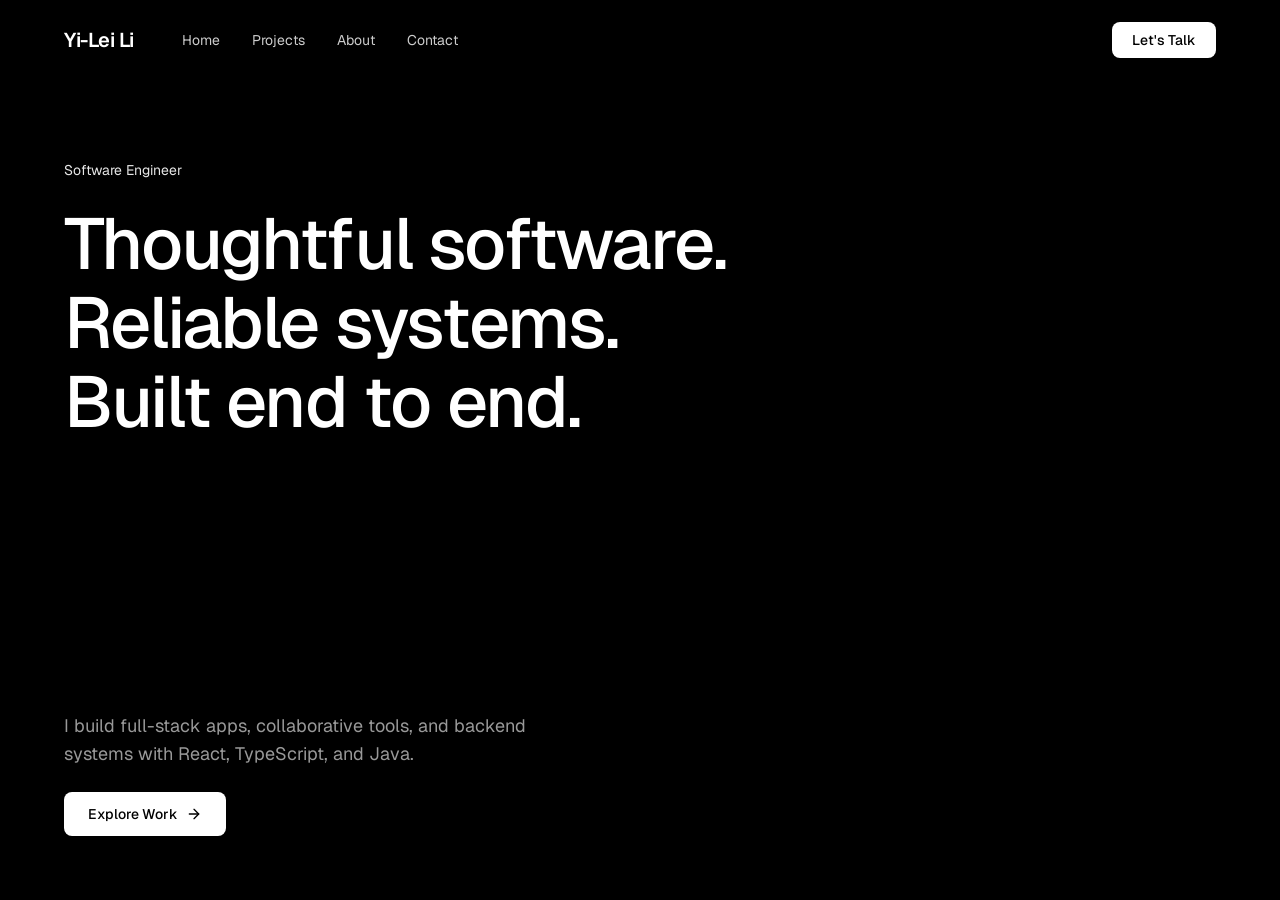
==== foldcraft/index.html @ 9b54fc79 "Publish Foldcraft portfolio under /foldcraft/" ====
<!doctype html>
<html lang="en">
  <head>
    <meta charset="UTF-8" />
    <meta name="viewport" content="width=device-width, initial-scale=1.0" />
    <meta name="description" content="Yi-Lei Li builds full-stack apps, collaborative tools, and backend systems with React, TypeScript, and Java." />
    <link rel="preconnect" href="https://fonts.googleapis.com" />
    <link rel="preconnect" href="https://fonts.gstatic.com" crossorigin />
    <link href="https://fonts.googleapis.com/css2?family=Geist:wght@300..700&display=swap" rel="stylesheet" />
    <title>Yi-Lei Li | Software Engineer</title>
    <script type="module" crossorigin src="/foldcraft/assets/index-VREnT9kJ.js"></script>
    <link rel="stylesheet" crossorigin href="/foldcraft/assets/index-B79mR6fG.css">
  </head>
  <body>
    <div id="root"></div>
  </body>
</html>
---- foldcraft/assets/index-B79mR6fG.css ----
*,:before,:after{--tw-border-spacing-x: 0;--tw-border-spacing-y: 0;--tw-translate-x: 0;--tw-translate-y: 0;--tw-rotate: 0;--tw-skew-x: 0;--tw-skew-y: 0;--tw-scale-x: 1;--tw-scale-y: 1;--tw-pan-x: ;--tw-pan-y: ;--tw-pinch-zoom: ;--tw-scroll-snap-strictness: proximity;--tw-gradient-from-position: ;--tw-gradient-via-position: ;--tw-gradient-to-position: ;--tw-ordinal: ;--tw-slashed-zero: ;--tw-numeric-figure: ;--tw-numeric-spacing: ;--tw-numeric-fraction: ;--tw-ring-inset: ;--tw-ring-offset-width: 0px;--tw-ring-offset-color: #fff;--tw-ring-color: rgb(59 130 246 / .5);--tw-ring-offset-shadow: 0 0 #0000;--tw-ring-shadow: 0 0 #0000;--tw-shadow: 0 0 #0000;--tw-shadow-colored: 0 0 #0000;--tw-blur: ;--tw-brightness: ;--tw-contrast: ;--tw-grayscale: ;--tw-hue-rotate: ;--tw-invert: ;--tw-saturate: ;--tw-sepia: ;--tw-drop-shadow: ;--tw-backdrop-blur: ;--tw-backdrop-brightness: ;--tw-backdrop-contrast: ;--tw-backdrop-grayscale: ;--tw-backdrop-hue-rotate: ;--tw-backdrop-invert: ;--tw-backdrop-opacity: ;--tw-backdrop-saturate: ;--tw-backdrop-sepia: ;--tw-contain-size: ;--tw-contain-layout: ;--tw-contain-paint: ;--tw-contain-style: }::backdrop{--tw-border-spacing-x: 0;--tw-border-spacing-y: 0;--tw-translate-x: 0;--tw-translate-y: 0;--tw-rotate: 0;--tw-skew-x: 0;--tw-skew-y: 0;--tw-scale-x: 1;--tw-scale-y: 1;--tw-pan-x: ;--tw-pan-y: ;--tw-pinch-zoom: ;--tw-scroll-snap-strictness: proximity;--tw-gradient-from-position: ;--tw-gradient-via-position: ;--tw-gradient-to-position: ;--tw-ordinal: ;--tw-slashed-zero: ;--tw-numeric-figure: ;--tw-numeric-spacing: ;--tw-numeric-fraction: ;--tw-ring-inset: ;--tw-ring-offset-width: 0px;--tw-ring-offset-color: #fff;--tw-ring-color: rgb(59 130 246 / .5);--tw-ring-offset-shadow: 0 0 #0000;--tw-ring-shadow: 0 0 #0000;--tw-shadow: 0 0 #0000;--tw-shadow-colored: 0 0 #0000;--tw-blur: ;--tw-brightness: ;--tw-contrast: ;--tw-grayscale: ;--tw-hue-rotate: ;--tw-invert: ;--tw-saturate: ;--tw-sepia: ;--tw-drop-shadow: ;--tw-backdrop-blur: ;--tw-backdrop-brightness: ;--tw-backdrop-contrast: ;--tw-backdrop-grayscale: ;--tw-backdrop-hue-rotate: ;--tw-backdrop-invert: ;--tw-backdrop-opacity: ;--tw-backdrop-saturate: ;--tw-backdrop-sepia: ;--tw-contain-size: ;--tw-contain-layout: ;--tw-contain-paint: ;--tw-contain-style: }*,:before,:after{box-sizing:border-box;border-width:0;border-style:solid;border-color:#e5e7eb}:before,:after{--tw-content: ""}html,:host{line-height:1.5;-webkit-text-size-adjust:100%;-moz-tab-size:4;-o-tab-size:4;tab-size:4;font-family:ui-sans-serif,system-ui,sans-serif,"Apple Color Emoji","Segoe UI Emoji",Segoe UI Symbol,"Noto Color Emoji";font-feature-settings:normal;font-variation-settings:normal;-webkit-tap-highlight-color:transparent}body{margin:0;line-height:inherit}hr{height:0;color:inherit;border-top-width:1px}abbr:where([title]){-webkit-text-decoration:underline dotted;text-decoration:underline dotted}h1,h2,h3,h4,h5,h6{font-size:inherit;font-weight:inherit}a{color:inherit;text-decoration:inherit}b,strong{font-weight:bolder}code,kbd,samp,pre{font-family:ui-monospace,SFMono-Regular,Menlo,Monaco,Consolas,Liberation Mono,Courier New,monospace;font-feature-settings:normal;font-variation-settings:normal;font-size:1em}small{font-size:80%}sub,sup{font-size:75%;line-height:0;position:relative;vertical-align:baseline}sub{bottom:-.25em}sup{top:-.5em}table{text-indent:0;border-color:inherit;border-collapse:collapse}button,input,optgroup,select,textarea{font-family:inherit;font-feature-settings:inherit;font-variation-settings:inherit;font-size:100%;font-weight:inherit;line-height:inherit;letter-spacing:inherit;color:inherit;margin:0;padding:0}button,select{text-transform:none}button,input:where([type=button]),input:where([type=reset]),input:where([type=submit]){-webkit-appearance:button;background-color:transparent;background-image:none}:-moz-focusring{outline:auto}:-moz-ui-invalid{box-shadow:none}progress{vertical-align:baseline}::-webkit-inner-spin-button,::-webkit-outer-spin-button{height:auto}[type=search]{-webkit-appearance:textfield;outline-offset:-2px}::-webkit-search-decoration{-webkit-appearance:none}::-webkit-file-upload-button{-webkit-appearance:button;font:inherit}summary{display:list-item}blockquote,dl,dd,h1,h2,h3,h4,h5,h6,hr,figure,p,pre{margin:0}fieldset{margin:0;padding:0}legend{padding:0}ol,ul,menu{list-style:none;margin:0;padding:0}dialog{padding:0}textarea{resize:vertical}input::-moz-placeholder,textarea::-moz-placeholder{opacity:1;color:#9ca3af}input::placeholder,textarea::placeholder{opacity:1;color:#9ca3af}button,[role=button]{cursor:pointer}:disabled{cursor:default}img,svg,video,canvas,audio,iframe,embed,object{display:block;vertical-align:middle}img,video{max-width:100%;height:auto}[hidden]:where(:not([hidden=until-found])){display:none}*{box-sizing:border-box;margin:0;padding:0}body{-webkit-font-smoothing:antialiased;-moz-osx-font-smoothing:grayscale}.pointer-events-none{pointer-events:none}.absolute{position:absolute}.relative{position:relative}.inset-0{inset:0}.inset-x-0{left:0;right:0}.top-0{top:0}.z-10{z-index:10}.z-20{z-index:20}.z-30{z-index:30}.z-50{z-index:50}.m-auto{margin:auto}.mb-4{margin-bottom:1rem}.mb-5{margin-bottom:1.25rem}.mt-6{margin-top:1.5rem}.flex{display:flex}.inline-flex{display:inline-flex}.hidden{display:none}.h-0{height:0px}.h-10{height:2.5rem}.h-20{height:5rem}.h-\[calc\(100vh-80px\)\]{height:calc(100vh - 80px)}.h-full{height:100%}.h-screen{height:100vh}.w-10{width:2.5rem}.w-full{width:100%}.max-w-3xl{max-width:48rem}.max-w-sm{max-width:24rem}.shrink-0{flex-shrink:0}.translate-y-0{--tw-translate-y: 0px;transform:translate(var(--tw-translate-x),var(--tw-translate-y)) rotate(var(--tw-rotate)) skew(var(--tw-skew-x)) skewY(var(--tw-skew-y)) scaleX(var(--tw-scale-x)) scaleY(var(--tw-scale-y))}.translate-y-8{--tw-translate-y: 2rem;transform:translate(var(--tw-translate-x),var(--tw-translate-y)) rotate(var(--tw-rotate)) skew(var(--tw-skew-x)) skewY(var(--tw-skew-y)) scaleX(var(--tw-scale-x)) scaleY(var(--tw-scale-y))}.-rotate-90{--tw-rotate: -90deg;transform:translate(var(--tw-translate-x),var(--tw-translate-y)) rotate(var(--tw-rotate)) skew(var(--tw-skew-x)) skewY(var(--tw-skew-y)) scaleX(var(--tw-scale-x)) scaleY(var(--tw-scale-y))}.rotate-0{--tw-rotate: 0deg;transform:translate(var(--tw-translate-x),var(--tw-translate-y)) rotate(var(--tw-rotate)) skew(var(--tw-skew-x)) skewY(var(--tw-skew-y)) scaleX(var(--tw-scale-x)) scaleY(var(--tw-scale-y))}.rotate-90{--tw-rotate: 90deg;transform:translate(var(--tw-translate-x),var(--tw-translate-y)) rotate(var(--tw-rotate)) skew(var(--tw-skew-x)) skewY(var(--tw-skew-y)) scaleX(var(--tw-scale-x)) scaleY(var(--tw-scale-y))}.scale-100{--tw-scale-x: 1;--tw-scale-y: 1;transform:translate(var(--tw-translate-x),var(--tw-translate-y)) rotate(var(--tw-rotate)) skew(var(--tw-skew-x)) skewY(var(--tw-skew-y)) scaleX(var(--tw-scale-x)) scaleY(var(--tw-scale-y))}.scale-75{--tw-scale-x: .75;--tw-scale-y: .75;transform:translate(var(--tw-translate-x),var(--tw-translate-y)) rotate(var(--tw-rotate)) skew(var(--tw-skew-x)) skewY(var(--tw-skew-y)) scaleX(var(--tw-scale-x)) scaleY(var(--tw-scale-y))}.animate-\[fadeSlideUp_0\.8s_ease_0\.2s_both\]{animation:fadeSlideUp .8s ease .2s both}.animate-\[fadeSlideUp_0\.8s_ease_0\.4s_both\]{animation:fadeSlideUp .8s ease .4s both}.animate-\[fadeSlideUp_0\.8s_ease_0\.7s_both\]{animation:fadeSlideUp .8s ease .7s both}.animate-\[fadeSlideUp_0\.8s_ease_0\.9s_both\]{animation:fadeSlideUp .8s ease .9s both}.flex-col{flex-direction:column}.items-start{align-items:flex-start}.items-center{align-items:center}.justify-center{justify-content:center}.justify-between{justify-content:space-between}.gap-2{gap:.5rem}.gap-4{gap:1rem}.gap-6{gap:1.5rem}.gap-8{gap:2rem}.space-y-5>:not([hidden])~:not([hidden]){--tw-space-y-reverse: 0;margin-top:calc(1.25rem * calc(1 - var(--tw-space-y-reverse)));margin-bottom:calc(1.25rem * var(--tw-space-y-reverse))}.overflow-hidden{overflow:hidden}.whitespace-nowrap{white-space:nowrap}.rounded-full{border-radius:9999px}.rounded-lg{border-radius:.5rem}.bg-black{--tw-bg-opacity: 1;background-color:rgb(0 0 0 / var(--tw-bg-opacity, 1))}.bg-black\/\[0\.98\]{background-color:#000000fa}.bg-white{--tw-bg-opacity: 1;background-color:rgb(255 255 255 / var(--tw-bg-opacity, 1))}.object-cover{-o-object-fit:cover;object-fit:cover}.object-\[70\%_center\]{-o-object-position:70% center;object-position:70% center}.px-5{padding-left:1.25rem;padding-right:1.25rem}.px-6{padding-left:1.5rem;padding-right:1.5rem}.px-8{padding-left:2rem;padding-right:2rem}.py-2{padding-top:.5rem;padding-bottom:.5rem}.py-2\.5{padding-top:.625rem;padding-bottom:.625rem}.py-3\.5{padding-top:.875rem;padding-bottom:.875rem}.py-5{padding-top:1.25rem;padding-bottom:1.25rem}.pb-10{padding-bottom:2.5rem}.pt-12{padding-top:3rem}.font-geist{font-family:Geist,sans-serif}.text-3xl{font-size:1.875rem;line-height:2.25rem}.text-base{font-size:1rem;line-height:1.5rem}.text-lg{font-size:1.125rem;line-height:1.75rem}.text-sm{font-size:.875rem;line-height:1.25rem}.text-xs{font-size:.75rem;line-height:1rem}.font-medium{font-weight:500}.font-semibold{font-weight:600}.leading-\[1\.1\]{line-height:1.1}.leading-relaxed{line-height:1.625}.tracking-tight{letter-spacing:-.025em}.text-black{--tw-text-opacity: 1;color:rgb(0 0 0 / var(--tw-text-opacity, 1))}.text-white{--tw-text-opacity: 1;color:rgb(255 255 255 / var(--tw-text-opacity, 1))}.text-white\/60{color:#fff9}.text-white\/80{color:#fffc}.text-white\/90{color:#ffffffe6}.opacity-0{opacity:0}.opacity-100{opacity:1}.backdrop-blur-xl{--tw-backdrop-blur: blur(24px);-webkit-backdrop-filter:var(--tw-backdrop-blur) var(--tw-backdrop-brightness) var(--tw-backdrop-contrast) var(--tw-backdrop-grayscale) var(--tw-backdrop-hue-rotate) var(--tw-backdrop-invert) var(--tw-backdrop-opacity) var(--tw-backdrop-saturate) var(--tw-backdrop-sepia);backdrop-filter:var(--tw-backdrop-blur) var(--tw-backdrop-brightness) var(--tw-backdrop-contrast) var(--tw-backdrop-grayscale) var(--tw-backdrop-hue-rotate) var(--tw-backdrop-invert) var(--tw-backdrop-opacity) var(--tw-backdrop-saturate) var(--tw-backdrop-sepia)}.transition-\[height\,opacity\]{transition-property:height,opacity;transition-timing-function:cubic-bezier(.4,0,.2,1);transition-duration:.15s}.transition-\[transform\,opacity\]{transition-property:transform,opacity;transition-timing-function:cubic-bezier(.4,0,.2,1);transition-duration:.15s}.transition-colors{transition-property:color,background-color,border-color,text-decoration-color,fill,stroke;transition-timing-function:cubic-bezier(.4,0,.2,1);transition-duration:.15s}.transition-transform{transition-property:transform;transition-timing-function:cubic-bezier(.4,0,.2,1);transition-duration:.15s}.delay-100{transition-delay:.1s}.duration-300{transition-duration:.3s}.duration-500{transition-duration:.5s}.ease-\[cubic-bezier\(0\.16\,1\,0\.3\,1\)\]{transition-timing-function:cubic-bezier(.16,1,.3,1)}@keyframes fadeSlideUp{0%{opacity:0;transform:translateY(24px)}to{opacity:1;transform:translateY(0)}}@supports (height: 100dvh){#home{height:100dvh}#hero-content{height:calc(100dvh - 80px)}#mobile-navigation[aria-hidden=false]{height:100dvh}}#hero-content{row-gap:1rem;overflow-y:auto;scroll-padding-block:1rem}#hero-content>*{flex-shrink:0}@media(max-height:520px){#hero-content{padding-block:1.5rem}#mobile-navigation .mobile-navigation-content{position:absolute;inset:80px 0 0;height:auto;justify-content:flex-start;overflow-y:auto;padding-block:1rem;scroll-padding-block:1rem}#mobile-navigation .mobile-navigation-content>*{flex-shrink:0}}@media(prefers-reduced-motion:reduce){#home,#home *,#home *:before,#home *:after{animation:none!important;transition:none!important}}.hover\:scale-105:hover{--tw-scale-x: 1.05;--tw-scale-y: 1.05;transform:translate(var(--tw-translate-x),var(--tw-translate-y)) rotate(var(--tw-rotate)) skew(var(--tw-skew-x)) skewY(var(--tw-skew-y)) scaleX(var(--tw-scale-x)) scaleY(var(--tw-scale-y))}.hover\:text-white:hover{--tw-text-opacity: 1;color:rgb(255 255 255 / var(--tw-text-opacity, 1))}.focus-visible\:outline:focus-visible{outline-style:solid}.focus-visible\:outline-2:focus-visible{outline-width:2px}.focus-visible\:outline-offset-4:focus-visible{outline-offset:4px}.focus-visible\:outline-white:focus-visible{outline-color:#fff}.active\:scale-90:active{--tw-scale-x: .9;--tw-scale-y: .9;transform:translate(var(--tw-translate-x),var(--tw-translate-y)) rotate(var(--tw-rotate)) skew(var(--tw-skew-x)) skewY(var(--tw-skew-y)) scaleX(var(--tw-scale-x)) scaleY(var(--tw-scale-y))}@media(min-width:640px){.sm\:mb-6{margin-bottom:1.5rem}.sm\:max-w-lg{max-width:32rem}.sm\:px-6{padding-left:1.5rem;padding-right:1.5rem}.sm\:py-3{padding-top:.75rem;padding-bottom:.75rem}.sm\:pb-12{padding-bottom:3rem}.sm\:pt-16{padding-top:4rem}.sm\:text-5xl{font-size:3rem;line-height:1}.sm\:text-base{font-size:1rem;line-height:1.5rem}.sm\:text-sm{font-size:.875rem;line-height:1.25rem}.sm\:text-xl{font-size:1.25rem;line-height:1.75rem}.sm\:leading-\[1\.1\]{line-height:1.1}}@media(min-width:768px){.md\:flex{display:flex}.md\:inline-flex{display:inline-flex}.md\:hidden{display:none}.md\:px-12{padding-left:3rem;padding-right:3rem}.md\:pb-16{padding-bottom:4rem}.md\:pt-20{padding-top:5rem}.md\:text-6xl{font-size:3.75rem;line-height:1}.md\:text-lg{font-size:1.125rem;line-height:1.75rem}.md\:leading-\[1\.1\]{line-height:1.1}}@media(min-width:1024px){.lg\:gap-12{gap:3rem}.lg\:gap-8{gap:2rem}.lg\:px-16{padding-left:4rem;padding-right:4rem}.lg\:text-7xl{font-size:4.5rem;line-height:1}.lg\:leading-\[1\.1\]{line-height:1.1}}
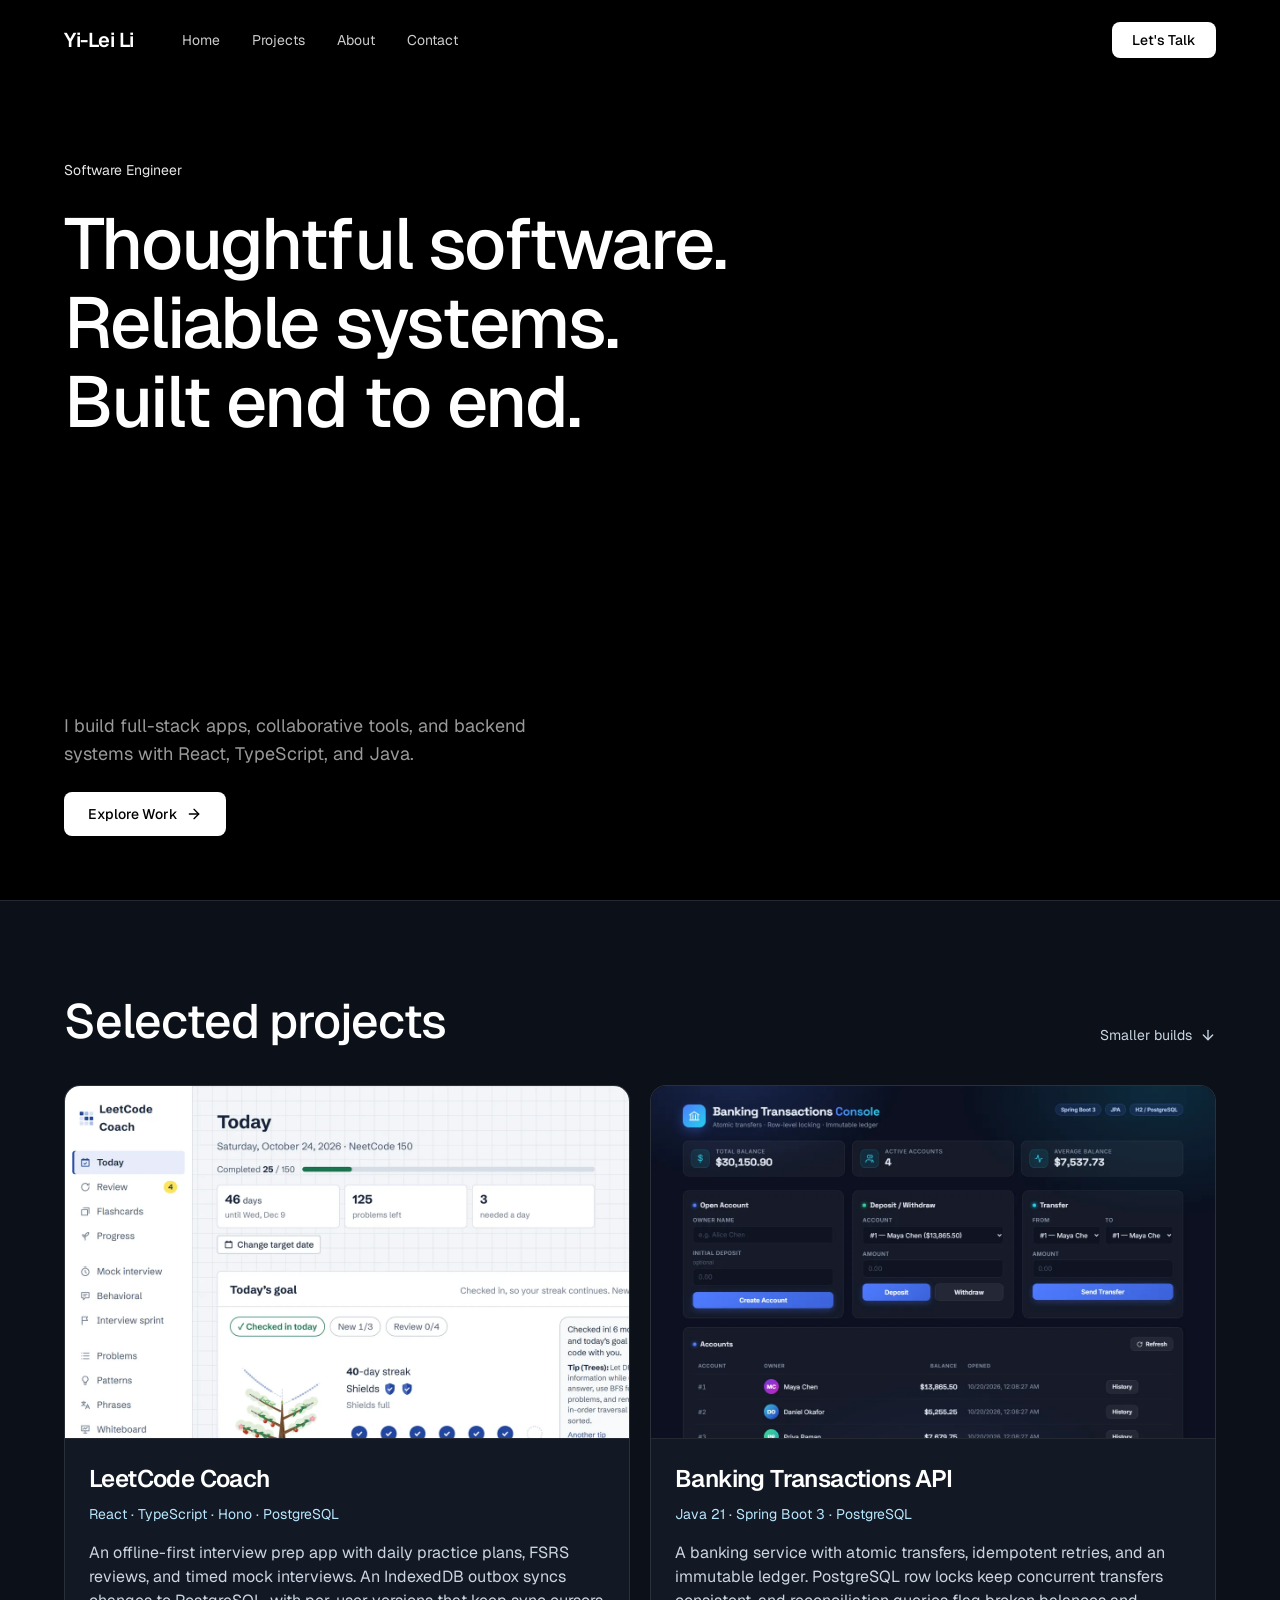
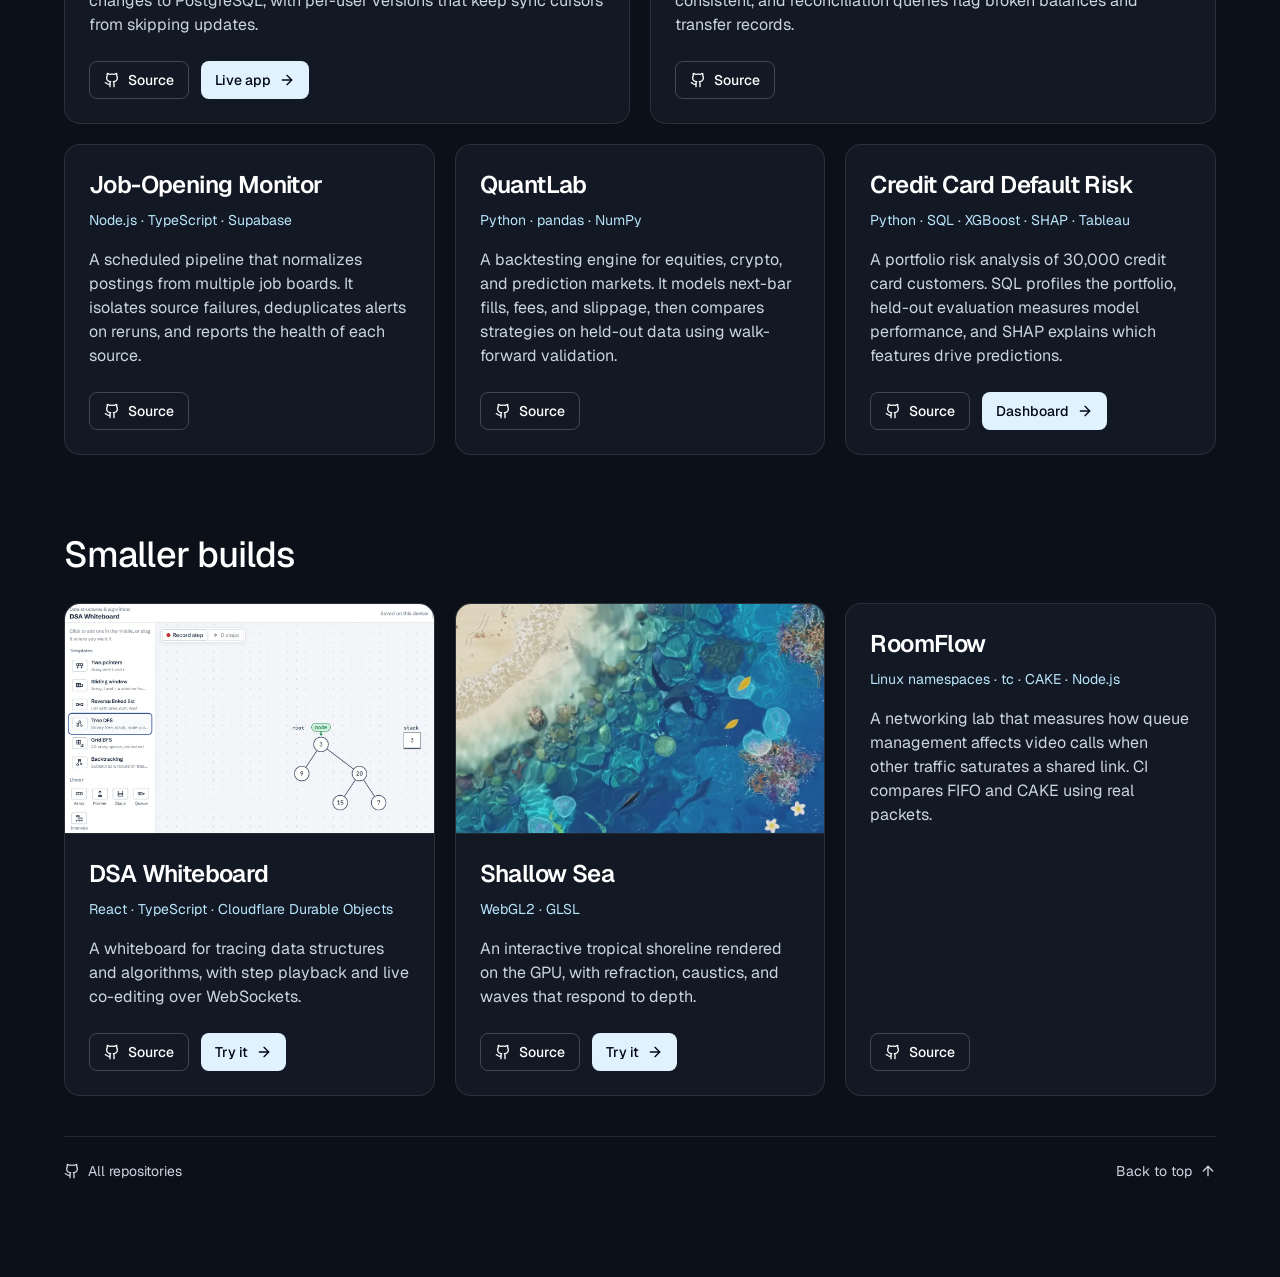
==== commit 978a7a39: "Publish project cards on the Foldcraft portfolio" ====
--- a/foldcraft/index.html
+++ b/foldcraft/index.html
@@ -8,8 +8,8 @@
     <link rel="preconnect" href="https://fonts.gstatic.com" crossorigin />
     <link href="https://fonts.googleapis.com/css2?family=Geist:wght@300..700&display=swap" rel="stylesheet" />
     <title>Yi-Lei Li | Software Engineer</title>
-    <script type="module" crossorigin src="/foldcraft/assets/index-VREnT9kJ.js"></script>
-    <link rel="stylesheet" crossorigin href="/foldcraft/assets/index-B79mR6fG.css">
+    <script type="module" crossorigin src="/foldcraft/assets/index-CHm6eOsu.js"></script>
+    <link rel="stylesheet" crossorigin href="/foldcraft/assets/index-C66ujxpV.css">
   </head>
   <body>
     <div id="root"></div>
--- a/foldcraft/assets/index-C66ujxpV.css
+++ b/foldcraft/assets/index-C66ujxpV.css
@@ -0,0 +1 @@
+*,:before,:after{--tw-border-spacing-x: 0;--tw-border-spacing-y: 0;--tw-translate-x: 0;--tw-translate-y: 0;--tw-rotate: 0;--tw-skew-x: 0;--tw-skew-y: 0;--tw-scale-x: 1;--tw-scale-y: 1;--tw-pan-x: ;--tw-pan-y: ;--tw-pinch-zoom: ;--tw-scroll-snap-strictness: proximity;--tw-gradient-from-position: ;--tw-gradient-via-position: ;--tw-gradient-to-position: ;--tw-ordinal: ;--tw-slashed-zero: ;--tw-numeric-figure: ;--tw-numeric-spacing: ;--tw-numeric-fraction: ;--tw-ring-inset: ;--tw-ring-offset-width: 0px;--tw-ring-offset-color: #fff;--tw-ring-color: rgb(59 130 246 / .5);--tw-ring-offset-shadow: 0 0 #0000;--tw-ring-shadow: 0 0 #0000;--tw-shadow: 0 0 #0000;--tw-shadow-colored: 0 0 #0000;--tw-blur: ;--tw-brightness: ;--tw-contrast: ;--tw-grayscale: ;--tw-hue-rotate: ;--tw-invert: ;--tw-saturate: ;--tw-sepia: ;--tw-drop-shadow: ;--tw-backdrop-blur: ;--tw-backdrop-brightness: ;--tw-backdrop-contrast: ;--tw-backdrop-grayscale: ;--tw-backdrop-hue-rotate: ;--tw-backdrop-invert: ;--tw-backdrop-opacity: ;--tw-backdrop-saturate: ;--tw-backdrop-sepia: ;--tw-contain-size: ;--tw-contain-layout: ;--tw-contain-paint: ;--tw-contain-style: }::backdrop{--tw-border-spacing-x: 0;--tw-border-spacing-y: 0;--tw-translate-x: 0;--tw-translate-y: 0;--tw-rotate: 0;--tw-skew-x: 0;--tw-skew-y: 0;--tw-scale-x: 1;--tw-scale-y: 1;--tw-pan-x: ;--tw-pan-y: ;--tw-pinch-zoom: ;--tw-scroll-snap-strictness: proximity;--tw-gradient-from-position: ;--tw-gradient-via-position: ;--tw-gradient-to-position: ;--tw-ordinal: ;--tw-slashed-zero: ;--tw-numeric-figure: ;--tw-numeric-spacing: ;--tw-numeric-fraction: ;--tw-ring-inset: ;--tw-ring-offset-width: 0px;--tw-ring-offset-color: #fff;--tw-ring-color: rgb(59 130 246 / .5);--tw-ring-offset-shadow: 0 0 #0000;--tw-ring-shadow: 0 0 #0000;--tw-shadow: 0 0 #0000;--tw-shadow-colored: 0 0 #0000;--tw-blur: ;--tw-brightness: ;--tw-contrast: ;--tw-grayscale: ;--tw-hue-rotate: ;--tw-invert: ;--tw-saturate: ;--tw-sepia: ;--tw-drop-shadow: ;--tw-backdrop-blur: ;--tw-backdrop-brightness: ;--tw-backdrop-contrast: ;--tw-backdrop-grayscale: ;--tw-backdrop-hue-rotate: ;--tw-backdrop-invert: ;--tw-backdrop-opacity: ;--tw-backdrop-saturate: ;--tw-backdrop-sepia: ;--tw-contain-size: ;--tw-contain-layout: ;--tw-contain-paint: ;--tw-contain-style: }*,:before,:after{box-sizing:border-box;border-width:0;border-style:solid;border-color:#e5e7eb}:before,:after{--tw-content: ""}html,:host{line-height:1.5;-webkit-text-size-adjust:100%;-moz-tab-size:4;-o-tab-size:4;tab-size:4;font-family:ui-sans-serif,system-ui,sans-serif,"Apple Color Emoji","Segoe UI Emoji",Segoe UI Symbol,"Noto Color Emoji";font-feature-settings:normal;font-variation-settings:normal;-webkit-tap-highlight-color:transparent}body{margin:0;line-height:inherit}hr{height:0;color:inherit;border-top-width:1px}abbr:where([title]){-webkit-text-decoration:underline dotted;text-decoration:underline dotted}h1,h2,h3,h4,h5,h6{font-size:inherit;font-weight:inherit}a{color:inherit;text-decoration:inherit}b,strong{font-weight:bolder}code,kbd,samp,pre{font-family:ui-monospace,SFMono-Regular,Menlo,Monaco,Consolas,Liberation Mono,Courier New,monospace;font-feature-settings:normal;font-variation-settings:normal;font-size:1em}small{font-size:80%}sub,sup{font-size:75%;line-height:0;position:relative;vertical-align:baseline}sub{bottom:-.25em}sup{top:-.5em}table{text-indent:0;border-color:inherit;border-collapse:collapse}button,input,optgroup,select,textarea{font-family:inherit;font-feature-settings:inherit;font-variation-settings:inherit;font-size:100%;font-weight:inherit;line-height:inherit;letter-spacing:inherit;color:inherit;margin:0;padding:0}button,select{text-transform:none}button,input:where([type=button]),input:where([type=reset]),input:where([type=submit]){-webkit-appearance:button;background-color:transparent;background-image:none}:-moz-focusring{outline:auto}:-moz-ui-invalid{box-shadow:none}progress{vertical-align:baseline}::-webkit-inner-spin-button,::-webkit-outer-spin-button{height:auto}[type=search]{-webkit-appearance:textfield;outline-offset:-2px}::-webkit-search-decoration{-webkit-appearance:none}::-webkit-file-upload-button{-webkit-appearance:button;font:inherit}summary{display:list-item}blockquote,dl,dd,h1,h2,h3,h4,h5,h6,hr,figure,p,pre{margin:0}fieldset{margin:0;padding:0}legend{padding:0}ol,ul,menu{list-style:none;margin:0;padding:0}dialog{padding:0}textarea{resize:vertical}input::-moz-placeholder,textarea::-moz-placeholder{opacity:1;color:#9ca3af}input::placeholder,textarea::placeholder{opacity:1;color:#9ca3af}button,[role=button]{cursor:pointer}:disabled{cursor:default}img,svg,video,canvas,audio,iframe,embed,object{display:block;vertical-align:middle}img,video{max-width:100%;height:auto}[hidden]:where(:not([hidden=until-found])){display:none}*{box-sizing:border-box;margin:0;padding:0}body{-webkit-font-smoothing:antialiased;-moz-osx-font-smoothing:grayscale}.pointer-events-none{pointer-events:none}.absolute{position:absolute}.relative{position:relative}.inset-0{inset:0}.inset-x-0{left:0;right:0}.top-0{top:0}.z-10{z-index:10}.z-20{z-index:20}.z-30{z-index:30}.z-50{z-index:50}.m-auto{margin:auto}.mx-auto{margin-left:auto;margin-right:auto}.mb-4{margin-bottom:1rem}.mb-5{margin-bottom:1.25rem}.mb-6{margin-bottom:1.5rem}.mb-7{margin-bottom:1.75rem}.mb-8{margin-bottom:2rem}.mt-10{margin-top:2.5rem}.mt-16{margin-top:4rem}.mt-2{margin-top:.5rem}.mt-4{margin-top:1rem}.mt-5{margin-top:1.25rem}.mt-6{margin-top:1.5rem}.mt-auto{margin-top:auto}.flex{display:flex}.inline-flex{display:inline-flex}.table{display:table}.grid{display:grid}.hidden{display:none}.aspect-\[8\/5\]{aspect-ratio:8/5}.h-0{height:0px}.h-10{height:2.5rem}.h-20{height:5rem}.h-\[calc\(100vh-80px\)\]{height:calc(100vh - 80px)}.h-full{height:100%}.h-screen{height:100vh}.min-h-screen{min-height:100vh}.w-10{width:2.5rem}.w-full{width:100%}.min-w-0{min-width:0px}.max-w-3xl{max-width:48rem}.max-w-7xl{max-width:80rem}.max-w-sm{max-width:24rem}.flex-1{flex:1 1 0%}.shrink-0{flex-shrink:0}.translate-y-0{--tw-translate-y: 0px;transform:translate(var(--tw-translate-x),var(--tw-translate-y)) rotate(var(--tw-rotate)) skew(var(--tw-skew-x)) skewY(var(--tw-skew-y)) scaleX(var(--tw-scale-x)) scaleY(var(--tw-scale-y))}.translate-y-8{--tw-translate-y: 2rem;transform:translate(var(--tw-translate-x),var(--tw-translate-y)) rotate(var(--tw-rotate)) skew(var(--tw-skew-x)) skewY(var(--tw-skew-y)) scaleX(var(--tw-scale-x)) scaleY(var(--tw-scale-y))}.-rotate-90{--tw-rotate: -90deg;transform:translate(var(--tw-translate-x),var(--tw-translate-y)) rotate(var(--tw-rotate)) skew(var(--tw-skew-x)) skewY(var(--tw-skew-y)) scaleX(var(--tw-scale-x)) scaleY(var(--tw-scale-y))}.rotate-0{--tw-rotate: 0deg;transform:translate(var(--tw-translate-x),var(--tw-translate-y)) rotate(var(--tw-rotate)) skew(var(--tw-skew-x)) skewY(var(--tw-skew-y)) scaleX(var(--tw-scale-x)) scaleY(var(--tw-scale-y))}.rotate-90{--tw-rotate: 90deg;transform:translate(var(--tw-translate-x),var(--tw-translate-y)) rotate(var(--tw-rotate)) skew(var(--tw-skew-x)) skewY(var(--tw-skew-y)) scaleX(var(--tw-scale-x)) scaleY(var(--tw-scale-y))}.scale-100{--tw-scale-x: 1;--tw-scale-y: 1;transform:translate(var(--tw-translate-x),var(--tw-translate-y)) rotate(var(--tw-rotate)) skew(var(--tw-skew-x)) skewY(var(--tw-skew-y)) scaleX(var(--tw-scale-x)) scaleY(var(--tw-scale-y))}.scale-75{--tw-scale-x: .75;--tw-scale-y: .75;transform:translate(var(--tw-translate-x),var(--tw-translate-y)) rotate(var(--tw-rotate)) skew(var(--tw-skew-x)) skewY(var(--tw-skew-y)) scaleX(var(--tw-scale-x)) scaleY(var(--tw-scale-y))}.animate-\[fadeSlideUp_0\.8s_ease_0\.2s_both\]{animation:fadeSlideUp .8s ease .2s both}.animate-\[fadeSlideUp_0\.8s_ease_0\.4s_both\]{animation:fadeSlideUp .8s ease .4s both}.animate-\[fadeSlideUp_0\.8s_ease_0\.7s_both\]{animation:fadeSlideUp .8s ease .7s both}.animate-\[fadeSlideUp_0\.8s_ease_0\.9s_both\]{animation:fadeSlideUp .8s ease .9s both}.flex-col{flex-direction:column}.flex-wrap{flex-wrap:wrap}.items-start{align-items:flex-start}.items-end{align-items:flex-end}.items-center{align-items:center}.justify-center{justify-content:center}.justify-between{justify-content:space-between}.gap-2{gap:.5rem}.gap-3{gap:.75rem}.gap-4{gap:1rem}.gap-5{gap:1.25rem}.gap-6{gap:1.5rem}.gap-8{gap:2rem}.space-y-5>:not([hidden])~:not([hidden]){--tw-space-y-reverse: 0;margin-top:calc(1.25rem * calc(1 - var(--tw-space-y-reverse)));margin-bottom:calc(1.25rem * var(--tw-space-y-reverse))}.overflow-hidden{overflow:hidden}.whitespace-nowrap{white-space:nowrap}.rounded{border-radius:.25rem}.rounded-2xl{border-radius:1rem}.rounded-full{border-radius:9999px}.rounded-lg{border-radius:.5rem}.border{border-width:1px}.border-b{border-bottom-width:1px}.border-t{border-top-width:1px}.border-white\/10{border-color:#ffffff1a}.border-white\/20{border-color:#fff3}.bg-\[\#0b1019\]{--tw-bg-opacity: 1;background-color:rgb(11 16 25 / var(--tw-bg-opacity, 1))}.bg-\[\#121824\]{--tw-bg-opacity: 1;background-color:rgb(18 24 36 / var(--tw-bg-opacity, 1))}.bg-black{--tw-bg-opacity: 1;background-color:rgb(0 0 0 / var(--tw-bg-opacity, 1))}.bg-black\/\[0\.98\]{background-color:#000000fa}.bg-sky-100{--tw-bg-opacity: 1;background-color:rgb(224 242 254 / var(--tw-bg-opacity, 1))}.bg-white{--tw-bg-opacity: 1;background-color:rgb(255 255 255 / var(--tw-bg-opacity, 1))}.object-cover{-o-object-fit:cover;object-fit:cover}.object-\[70\%_center\]{-o-object-position:70% center;object-position:70% center}.p-5{padding:1.25rem}.px-3\.5{padding-left:.875rem;padding-right:.875rem}.px-5{padding-left:1.25rem;padding-right:1.25rem}.px-6{padding-left:1.5rem;padding-right:1.5rem}.px-8{padding-left:2rem;padding-right:2rem}.py-16{padding-top:4rem;padding-bottom:4rem}.py-2{padding-top:.5rem;padding-bottom:.5rem}.py-2\.5{padding-top:.625rem;padding-bottom:.625rem}.py-3\.5{padding-top:.875rem;padding-bottom:.875rem}.py-5{padding-top:1.25rem;padding-bottom:1.25rem}.pb-10{padding-bottom:2.5rem}.pt-12{padding-top:3rem}.pt-6{padding-top:1.5rem}.font-geist{font-family:Geist,sans-serif}.text-3xl{font-size:1.875rem;line-height:2.25rem}.text-4xl{font-size:2.25rem;line-height:2.5rem}.text-base{font-size:1rem;line-height:1.5rem}.text-lg{font-size:1.125rem;line-height:1.75rem}.text-sm{font-size:.875rem;line-height:1.25rem}.text-xl{font-size:1.25rem;line-height:1.75rem}.text-xs{font-size:.75rem;line-height:1rem}.font-medium{font-weight:500}.font-semibold{font-weight:600}.leading-\[1\.1\]{line-height:1.1}.leading-relaxed{line-height:1.625}.tracking-tight{letter-spacing:-.025em}.text-black{--tw-text-opacity: 1;color:rgb(0 0 0 / var(--tw-text-opacity, 1))}.text-sky-200{--tw-text-opacity: 1;color:rgb(186 230 253 / var(--tw-text-opacity, 1))}.text-slate-300{--tw-text-opacity: 1;color:rgb(203 213 225 / var(--tw-text-opacity, 1))}.text-slate-950{--tw-text-opacity: 1;color:rgb(2 6 23 / var(--tw-text-opacity, 1))}.text-white{--tw-text-opacity: 1;color:rgb(255 255 255 / var(--tw-text-opacity, 1))}.text-white\/60{color:#fff9}.text-white\/80{color:#fffc}.text-white\/90{color:#ffffffe6}.opacity-0{opacity:0}.opacity-100{opacity:1}.backdrop-blur-xl{--tw-backdrop-blur: blur(24px);-webkit-backdrop-filter:var(--tw-backdrop-blur) var(--tw-backdrop-brightness) var(--tw-backdrop-contrast) var(--tw-backdrop-grayscale) var(--tw-backdrop-hue-rotate) var(--tw-backdrop-invert) var(--tw-backdrop-opacity) var(--tw-backdrop-saturate) var(--tw-backdrop-sepia);backdrop-filter:var(--tw-backdrop-blur) var(--tw-backdrop-brightness) var(--tw-backdrop-contrast) var(--tw-backdrop-grayscale) var(--tw-backdrop-hue-rotate) var(--tw-backdrop-invert) var(--tw-backdrop-opacity) var(--tw-backdrop-saturate) var(--tw-backdrop-sepia)}.transition-\[height\,opacity\]{transition-property:height,opacity;transition-timing-function:cubic-bezier(.4,0,.2,1);transition-duration:.15s}.transition-\[transform\,opacity\]{transition-property:transform,opacity;transition-timing-function:cubic-bezier(.4,0,.2,1);transition-duration:.15s}.transition-colors{transition-property:color,background-color,border-color,text-decoration-color,fill,stroke;transition-timing-function:cubic-bezier(.4,0,.2,1);transition-duration:.15s}.transition-transform{transition-property:transform;transition-timing-function:cubic-bezier(.4,0,.2,1);transition-duration:.15s}.delay-100{transition-delay:.1s}.duration-300{transition-duration:.3s}.duration-500{transition-duration:.5s}.ease-\[cubic-bezier\(0\.16\,1\,0\.3\,1\)\]{transition-timing-function:cubic-bezier(.16,1,.3,1)}@keyframes fadeSlideUp{0%{opacity:0;transform:translateY(24px)}to{opacity:1;transform:translateY(0)}}@supports (height: 100dvh){#home{height:100dvh}#hero-content{height:calc(100dvh - 80px)}#mobile-navigation[aria-hidden=false]{height:100dvh}}#hero-content{row-gap:1rem;overflow-y:auto;scroll-padding-block:1rem}#hero-content>*{flex-shrink:0}@media(max-height:520px){#hero-content{padding-block:1.5rem}#mobile-navigation .mobile-navigation-content{position:absolute;inset:80px 0 0;height:auto;justify-content:flex-start;overflow-y:auto;padding-block:1rem;scroll-padding-block:1rem}#mobile-navigation .mobile-navigation-content>*{flex-shrink:0}}@media(prefers-reduced-motion:reduce){#home,#home *,#home *:before,#home *:after{animation:none!important;transition:none!important}}.hover\:scale-105:hover{--tw-scale-x: 1.05;--tw-scale-y: 1.05;transform:translate(var(--tw-translate-x),var(--tw-translate-y)) rotate(var(--tw-rotate)) skew(var(--tw-skew-x)) skewY(var(--tw-skew-y)) scaleX(var(--tw-scale-x)) scaleY(var(--tw-scale-y))}.hover\:bg-white:hover{--tw-bg-opacity: 1;background-color:rgb(255 255 255 / var(--tw-bg-opacity, 1))}.hover\:bg-white\/10:hover{background-color:#ffffff1a}.hover\:text-white:hover{--tw-text-opacity: 1;color:rgb(255 255 255 / var(--tw-text-opacity, 1))}.focus-visible\:outline:focus-visible{outline-style:solid}.focus-visible\:outline-2:focus-visible{outline-width:2px}.focus-visible\:outline-offset-4:focus-visible{outline-offset:4px}.focus-visible\:outline-sky-200:focus-visible{outline-color:#bae6fd}.focus-visible\:outline-white:focus-visible{outline-color:#fff}.active\:scale-90:active{--tw-scale-x: .9;--tw-scale-y: .9;transform:translate(var(--tw-translate-x),var(--tw-translate-y)) rotate(var(--tw-rotate)) skew(var(--tw-skew-x)) skewY(var(--tw-skew-y)) scaleX(var(--tw-scale-x)) scaleY(var(--tw-scale-y))}@media(min-width:640px){.sm\:mb-6{margin-bottom:1.5rem}.sm\:max-w-lg{max-width:32rem}.sm\:p-6{padding:1.5rem}.sm\:px-6{padding-left:1.5rem;padding-right:1.5rem}.sm\:py-3{padding-top:.75rem;padding-bottom:.75rem}.sm\:pb-12{padding-bottom:3rem}.sm\:pt-16{padding-top:4rem}.sm\:text-2xl{font-size:1.5rem;line-height:2rem}.sm\:text-5xl{font-size:3rem;line-height:1}.sm\:text-base{font-size:1rem;line-height:1.5rem}.sm\:text-sm{font-size:.875rem;line-height:1.25rem}.sm\:text-xl{font-size:1.25rem;line-height:1.75rem}.sm\:leading-\[1\.1\]{line-height:1.1}}@media(min-width:768px){.md\:mb-10{margin-bottom:2.5rem}.md\:mt-20{margin-top:5rem}.md\:flex{display:flex}.md\:inline-flex{display:inline-flex}.md\:hidden{display:none}.md\:grid-cols-2{grid-template-columns:repeat(2,minmax(0,1fr))}.md\:grid-cols-3{grid-template-columns:repeat(3,minmax(0,1fr))}.md\:px-12{padding-left:3rem;padding-right:3rem}.md\:py-24{padding-top:6rem;padding-bottom:6rem}.md\:pb-16{padding-bottom:4rem}.md\:pt-20{padding-top:5rem}.md\:text-4xl{font-size:2.25rem;line-height:2.5rem}.md\:text-5xl{font-size:3rem;line-height:1}.md\:text-6xl{font-size:3.75rem;line-height:1}.md\:text-lg{font-size:1.125rem;line-height:1.75rem}.md\:leading-\[1\.1\]{line-height:1.1}}@media(min-width:1024px){.lg\:gap-12{gap:3rem}.lg\:gap-8{gap:2rem}.lg\:px-16{padding-left:4rem;padding-right:4rem}.lg\:text-7xl{font-size:4.5rem;line-height:1}.lg\:leading-\[1\.1\]{line-height:1.1}}
